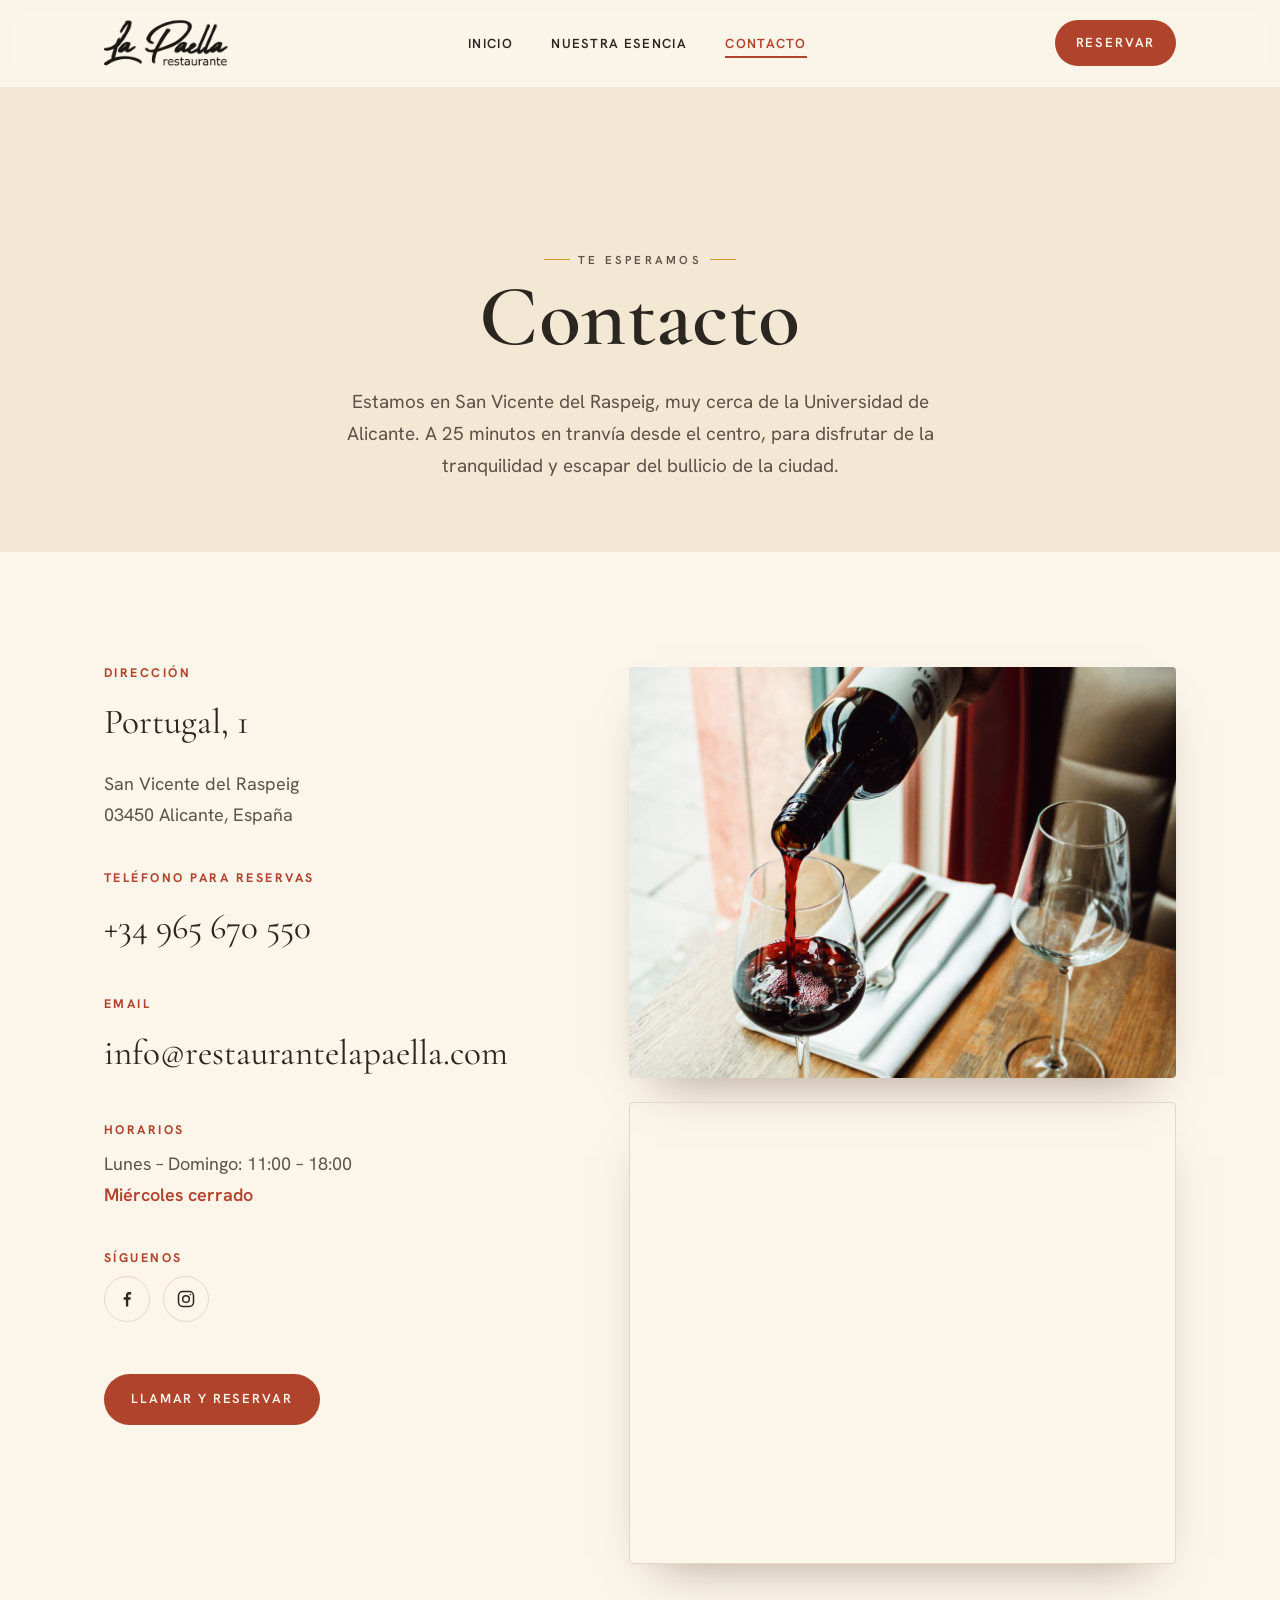
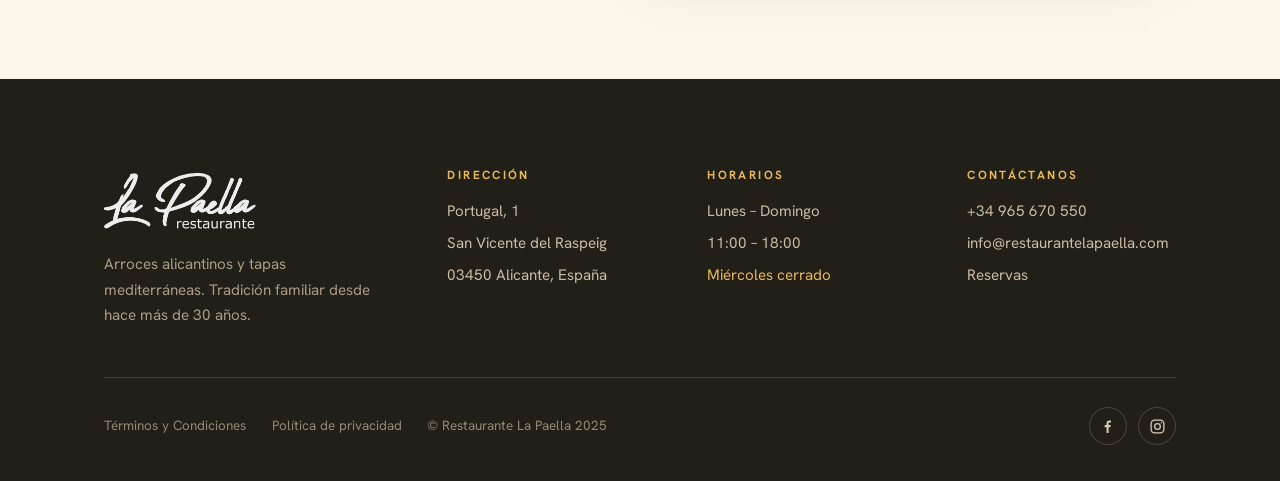
==== contacto.html @ 3f252e74 "Add files via upload" ====
<!DOCTYPE html>
<html lang="es">
<head>
<meta charset="UTF-8" />
<meta name="viewport" content="width=device-width, initial-scale=1" />
<title>Contacto | Restaurante La Paella</title>
<meta name="description" content="Encuéntranos en San Vicente del Raspeig, Alicante. Reservas en el +34 965 670 550 o info@restaurantelapaella.com." />
<link rel="preconnect" href="https://fonts.googleapis.com" />
<link rel="preconnect" href="https://fonts.gstatic.com" crossorigin />
<link href="https://fonts.googleapis.com/css2?family=Cormorant+Garamond:ital,wght@0,400;0,500;0,600;0,700;1,400;1,500;1,600&family=Hanken+Grotesk:wght@400;500;600;700&display=swap" rel="stylesheet" />
<link rel="stylesheet" href="styles.css" />
</head>
<body>

<!-- ============ HEADER ============ -->
<header class="site-header">
  <div class="wrap nav">
    <a class="brand" href="index.html" aria-label="Restaurante La Paella — inicio">
      <img src="img/logo.png" alt="Restaurante La Paella" />
    </a>
    <button class="nav-toggle" aria-label="Abrir menú" aria-expanded="false"><span></span><span></span><span></span></button>
    <ul class="nav-links">
      <li><a href="index.html">Inicio</a></li>
      <li><a href="nuestra-esencia.html">Nuestra esencia</a></li>
      <li><a href="contacto.html" class="active">Contacto</a></li>
    </ul>
    <div class="nav-cta"><a class="btn btn-primary" href="tel:+34965670550">Reservar</a></div>
  </div>
</header>

<main>

<!-- ============ PAGE HERO ============ -->
<section class="page-hero">
  <div class="wrap">
    <p class="eyebrow center">Te esperamos</p>
    <h1>Contacto</h1>
    <p class="lead">Estamos en San Vicente del Raspeig, muy cerca de la Universidad de Alicante. A 25 minutos en tranvía desde el centro, para disfrutar de la tranquilidad y escapar del bullicio de la ciudad.</p>
  </div>
</section>

<!-- ============ DATOS + IMAGEN ============ -->
<section class="section">
  <div class="wrap">
    <div class="contact-grid">
      <div class="reveal">
        <div class="contact-block">
          <h3>Dirección</h3>
          <p class="big">Portugal, 1</p>
          <p style="color:var(--ink-soft);">San Vicente del Raspeig<br/>03450 Alicante, España</p>
        </div>
        <div class="contact-block">
          <h3>Teléfono para reservas</h3>
          <p class="big"><a href="tel:+34965670550">+34 965 670 550</a></p>
        </div>
        <div class="contact-block">
          <h3>Email</h3>
          <p class="big"><a href="mailto:info@restaurantelapaella.com">info@restaurantelapaella.com</a></p>
        </div>
        <div class="contact-block">
          <h3>Horarios</h3>
          <p style="color:var(--ink-soft);">Lunes – Domingo: 11:00 – 18:00<br/><span style="color:var(--paprika); font-weight:600;">Miércoles cerrado</span></p>
        </div>
        <div class="contact-block">
          <h3>Síguenos</h3>
          <div class="socials">
            <a href="https://www.facebook.com/restaurantelapaellaalicante/" target="_blank" rel="noopener" aria-label="Facebook"><svg viewBox="0 0 24 24" fill="currentColor"><path d="M13.5 21v-8h2.6l.4-3h-3V8c0-.9.3-1.5 1.6-1.5H17V3.9C16.5 3.8 15.6 3.7 14.6 3.7c-2.3 0-3.9 1.4-3.9 4V10H8v3h2.7v8h2.8z"/></svg></a>
            <a href="https://www.instagram.com/lapaellaalicante/" target="_blank" rel="noopener" aria-label="Instagram"><svg viewBox="0 0 24 24" fill="none" stroke="currentColor" stroke-width="1.8"><rect x="3" y="3" width="18" height="18" rx="5"/><circle cx="12" cy="12" r="4"/><circle cx="17.3" cy="6.7" r="1" fill="currentColor" stroke="none"/></svg></a>
          </div>
        </div>
        <a class="btn btn-primary" href="tel:+34965670550" style="margin-top:.6rem;">Llamar y reservar</a>
      </div>
      <div class="reveal">
        <div class="single-media" style="margin-bottom:24px;">
          <img src="img/contacto.jpg" alt="Restaurante La Paella" style="aspect-ratio:4/3;" />
        </div>
        <div class="map-frame">
          <iframe
            title="Mapa de Restaurante La Paella"
            src="https://www.google.com/maps?q=Calle%20Portugal%201%2C%20San%20Vicente%20del%20Raspeig%2C%2003450%20Alicante&output=embed"
            loading="lazy"
            referrerpolicy="no-referrer-when-downgrade"></iframe>
        </div>
      </div>
    </div>
  </div>
</section>

</main>

<!-- ============ FOOTER ============ -->
<footer class="site-footer">
  <div class="wrap">
    <div class="footer-grid">
      <div class="footer-brand">
        <img src="img/logo.png" alt="Restaurante La Paella" />
        <p>Arroces alicantinos y tapas mediterráneas. Tradición familiar desde hace más de 30 años.</p>
      </div>
      <div class="footer-col">
        <h4>Dirección</h4>
        <p>Portugal, 1</p>
        <p>San Vicente del Raspeig</p>
        <p>03450 Alicante, España</p>
      </div>
      <div class="footer-col">
        <h4>Horarios</h4>
        <p>Lunes – Domingo</p>
        <p>11:00 – 18:00</p>
        <p style="color:var(--saffron-soft);">Miércoles cerrado</p>
      </div>
      <div class="footer-col">
        <h4>Contáctanos</h4>
        <p><a href="tel:+34965670550">+34 965 670 550</a></p>
        <p><a href="mailto:info@restaurantelapaella.com">info@restaurantelapaella.com</a></p>
        <p><a href="contacto.html">Reservas</a></p>
      </div>
    </div>
    <div class="footer-bottom">
      <div class="footer-legal">
        <a href="terminos.html">Términos y Condiciones</a>
        <a href="privacidad.html">Política de privacidad</a>
        <span>© Restaurante La Paella 2025</span>
      </div>
      <div class="footer-social">
        <a href="https://www.facebook.com/restaurantelapaellaalicante/" target="_blank" rel="noopener" aria-label="Facebook"><svg viewBox="0 0 24 24" fill="currentColor"><path d="M13.5 21v-8h2.6l.4-3h-3V8c0-.9.3-1.5 1.6-1.5H17V3.9C16.5 3.8 15.6 3.7 14.6 3.7c-2.3 0-3.9 1.4-3.9 4V10H8v3h2.7v8h2.8z"/></svg></a>
        <a href="https://www.instagram.com/lapaellaalicante/" target="_blank" rel="noopener" aria-label="Instagram"><svg viewBox="0 0 24 24" fill="none" stroke="currentColor" stroke-width="1.8"><rect x="3" y="3" width="18" height="18" rx="5"/><circle cx="12" cy="12" r="4"/><circle cx="17.3" cy="6.7" r="1" fill="currentColor" stroke="none"/></svg></a>
      </div>
    </div>
  </div>
</footer>

<script src="script.js"></script>
</body>
</html>
---- styles.css ----
/* =========================================================
   Restaurante La Paella — Diseño mediterráneo cálido
   ========================================================= */

:root {
  /* Paleta inspirada en la paella: azafrán, pimentón, oliva, arroz */
  --cream:       #FBF5EA;
  --cream-deep:  #F3E8D4;
  --card:        #FFFDF8;
  --ink:         #2B2620;
  --ink-soft:    #5C5247;
  --ink-faint:   #8A7F71;
  --paprika:     #B0432B;
  --paprika-dark:#8C3320;
  --saffron:     #D9941F;
  --saffron-soft:#E7B85C;
  --olive:       #6E7544;
  --line:        #E4D8C2;
  --line-soft:   #EFE6D5;

  --serif: "Cormorant Garamond", Georgia, "Times New Roman", serif;
  --sans:  "Hanken Grotesk", -apple-system, BlinkMacSystemFont, "Segoe UI", sans-serif;

  --maxw: 1200px;
  --gutter: clamp(20px, 5vw, 64px);
  --radius: 4px;
}

* { box-sizing: border-box; }

html { scroll-behavior: smooth; }

body {
  margin: 0;
  background: var(--cream);
  color: var(--ink);
  font-family: var(--sans);
  font-size: 18px;
  line-height: 1.7;
  -webkit-font-smoothing: antialiased;
  text-rendering: optimizeLegibility;
}

img { display: block; max-width: 100%; }

a { color: inherit; }

/* ---------- Tipografía ---------- */
h1, h2, h3, h4 {
  font-family: var(--serif);
  font-weight: 600;
  line-height: 1.08;
  margin: 0;
  letter-spacing: 0.005em;
}

.eyebrow {
  font-family: var(--sans);
  font-size: 0.72rem;
  font-weight: 600;
  letter-spacing: 0.28em;
  text-transform: uppercase;
  color: var(--paprika);
  margin: 0 0 1.1rem;
  display: inline-flex;
  align-items: center;
  gap: 0.7em;
}
.eyebrow::before {
  content: "";
  width: 26px;
  height: 1px;
  background: var(--saffron);
}
.eyebrow.center { justify-content: center; }
.eyebrow.center::after {
  content: "";
  width: 26px;
  height: 1px;
  background: var(--saffron);
}

p { margin: 0 0 1.1rem; }
p:last-child { margin-bottom: 0; }

.lead {
  font-size: 1.18rem;
  color: var(--ink-soft);
}

/* ---------- Layout helpers ---------- */
.wrap {
  width: 100%;
  max-width: var(--maxw);
  margin: 0 auto;
  padding-left: var(--gutter);
  padding-right: var(--gutter);
}
.section { padding: clamp(64px, 9vw, 130px) 0; }
.section.tight { padding: clamp(48px, 6vw, 84px) 0; }

.bg-cream-deep { background: var(--cream-deep); }
.bg-ink { background: #221E18; color: #F3E8D4; }

/* ---------- Botones ---------- */
.btn {
  display: inline-flex;
  align-items: center;
  gap: 0.6em;
  font-family: var(--sans);
  font-size: 0.82rem;
  font-weight: 600;
  letter-spacing: 0.14em;
  text-transform: uppercase;
  text-decoration: none;
  padding: 1.05em 2em;
  border-radius: 999px;
  border: 1.5px solid transparent;
  cursor: pointer;
  transition: transform .25s ease, background .25s ease, color .25s ease, border-color .25s ease;
}
.btn-primary {
  background: var(--paprika);
  color: #FFF6EC;
}
.btn-primary:hover { background: var(--paprika-dark); transform: translateY(-2px); }

.btn-ghost {
  border-color: currentColor;
  color: var(--ink);
}
.btn-ghost:hover { background: var(--ink); color: var(--cream); border-color: var(--ink); transform: translateY(-2px); }

.btn-ghost.light { color: #F3E8D4; }
.btn-ghost.light:hover { background: #F3E8D4; color: var(--ink); border-color: #F3E8D4; }

.textlink {
  font-family: var(--sans);
  font-size: 0.8rem;
  font-weight: 600;
  letter-spacing: 0.16em;
  text-transform: uppercase;
  text-decoration: none;
  color: var(--paprika);
  display: inline-flex;
  align-items: center;
  gap: 0.55em;
  transition: gap .25s ease;
}
.textlink:hover { gap: 0.95em; }
.textlink::after { content: "→"; font-size: 1.05em; }

/* ---------- Header ---------- */
.site-header {
  position: sticky;
  top: 0;
  z-index: 50;
  background: rgba(251, 245, 234, 0.82);
  backdrop-filter: blur(10px);
  border-bottom: 1px solid transparent;
  transition: border-color .3s ease, background .3s ease;
}
.site-header.scrolled { border-bottom-color: var(--line); }
.nav {
  display: flex;
  align-items: center;
  justify-content: space-between;
  gap: 2rem;
  height: 86px;
}
.brand img { height: 52px; width: auto; }
.nav-links {
  display: flex;
  align-items: center;
  gap: clamp(1.4rem, 3vw, 2.8rem);
  list-style: none;
  margin: 0;
  padding: 0;
}
.nav-links a {
  font-size: 0.82rem;
  font-weight: 600;
  letter-spacing: 0.1em;
  text-transform: uppercase;
  text-decoration: none;
  color: var(--ink);
  position: relative;
  padding: 0.4em 0;
  transition: color .2s ease;
}
.nav-links a::after {
  content: "";
  position: absolute;
  left: 0; bottom: 0;
  width: 0; height: 1.5px;
  background: var(--paprika);
  transition: width .28s ease;
}
.nav-links a:hover { color: var(--paprika); }
.nav-links a:hover::after,
.nav-links a.active::after { width: 100%; }
.nav-links a.active { color: var(--paprika); }

.nav-cta { margin-left: 0.5rem; }
.nav-cta .btn { padding: 0.8em 1.5em; }

.nav-toggle {
  display: none;
  background: none;
  border: none;
  cursor: pointer;
  padding: 8px;
  flex-direction: column;
  gap: 5px;
}
.nav-toggle span {
  width: 26px; height: 2px;
  background: var(--ink);
  transition: transform .3s ease, opacity .3s ease;
}

/* ---------- Hero ---------- */
.hero {
  position: relative;
  min-height: clamp(560px, 86vh, 820px);
  display: flex;
  align-items: center;
  color: #FCF4E6;
  overflow: hidden;
}
.hero-bg {
  position: absolute;
  inset: 0;
  object-fit: cover;
  width: 100%;
  height: 100%;
  z-index: 0;
}
.hero::after {
  content: "";
  position: absolute;
  inset: 0;
  background:
    linear-gradient(90deg, rgba(30,22,14,.66) 0%, rgba(30,22,14,.30) 55%, rgba(30,22,14,.12) 100%),
    linear-gradient(180deg, rgba(34,28,20,.30) 0%, rgba(34,28,20,.22) 35%, rgba(50,24,12,.62) 100%);
  z-index: 1;
}
.hero .wrap { position: relative; z-index: 2; }
.hero-inner { max-width: 760px; padding: 60px 0; }
.hero .eyebrow { color: var(--saffron-soft); }
.hero .eyebrow::before { background: var(--saffron-soft); }
.hero h1 {
  font-size: clamp(3rem, 8vw, 6rem);
  font-weight: 600;
  line-height: 1.02;
  letter-spacing: -0.01em;
}
.hero h1 em {
  font-style: italic;
  color: var(--saffron-soft);
}
.hero p.lead {
  color: #F0E6D6;
  max-width: 560px;
  margin-top: 1.6rem;
  font-size: 1.22rem;
}
.hero-actions {
  display: flex;
  flex-wrap: wrap;
  gap: 1rem;
  margin-top: 2.4rem;
}

/* ---------- Reviews strip ---------- */
.reviews { background: var(--cream-deep); }
.reviews-grid {
  display: grid;
  grid-template-columns: repeat(3, 1fr);
  gap: clamp(20px, 3vw, 40px);
}
.review {
  background: var(--card);
  border: 1px solid var(--line);
  border-radius: var(--radius);
  padding: 2.4rem 2rem;
  display: flex;
  flex-direction: column;
  gap: 1rem;
}
.stars { color: var(--saffron); letter-spacing: 0.15em; font-size: 1rem; }
.review blockquote {
  margin: 0;
  font-family: var(--serif);
  font-size: 1.3rem;
  line-height: 1.4;
  color: var(--ink);
}
.review .who {
  margin-top: auto;
  font-size: 0.82rem;
  letter-spacing: 0.04em;
  color: var(--ink-soft);
}
.review .who strong { color: var(--ink); display: block; font-size: 0.95rem; letter-spacing: 0; }
.review a {
  font-size: 0.72rem;
  font-weight: 600;
  letter-spacing: 0.16em;
  text-transform: uppercase;
  text-decoration: none;
  color: var(--paprika);
}
.review a:hover { text-decoration: underline; }

/* ---------- Split feature ---------- */
.split {
  display: grid;
  grid-template-columns: 1fr 1fr;
  gap: clamp(36px, 6vw, 96px);
  align-items: center;
}
.split.reverse .split-media { order: 2; }
.split-body h2 {
  font-size: clamp(2.2rem, 4.4vw, 3.4rem);
  margin-bottom: 1.4rem;
}
.split-body .btn, .split-body .textlink { margin-top: 1.8rem; }

.media-stack { position: relative; }
.media-stack img {
  width: 100%;
  border-radius: var(--radius);
  object-fit: cover;
  box-shadow: 0 24px 50px -28px rgba(70, 40, 20, .5);
}
.media-stack .img-main { aspect-ratio: 4 / 5; }
.media-stack .img-float {
  position: absolute;
  width: 46%;
  aspect-ratio: 3 / 4;
  bottom: -34px;
  right: -26px;
  border: 6px solid var(--cream);
}
.split.reverse .media-stack .img-float { right: auto; left: -26px; }

.single-media img {
  width: 100%;
  border-radius: var(--radius);
  object-fit: cover;
  aspect-ratio: 5 / 6;
  box-shadow: 0 24px 50px -28px rgba(70, 40, 20, .5);
}

/* ---------- Section heading ---------- */
.section-head {
  max-width: 720px;
  margin: 0 auto clamp(40px, 6vw, 72px);
  text-align: center;
}
.section-head h2 { font-size: clamp(2.3rem, 5vw, 3.8rem); }
.section-head p { margin-top: 1.2rem; }

/* ---------- Menu categories ---------- */
.menu-list {
  display: grid;
  gap: 0;
  border-top: 1px solid var(--line);
}
.menu-row {
  display: grid;
  grid-template-columns: minmax(180px, 0.5fr) 1.5fr auto;
  gap: clamp(20px, 4vw, 56px);
  align-items: baseline;
  padding: clamp(28px, 4vw, 46px) 0;
  border-bottom: 1px solid var(--line);
  transition: background .3s ease;
}
.menu-row:hover { background: rgba(217, 148, 31, 0.06); }
.menu-row .cat {
  font-family: var(--serif);
  font-style: italic;
  font-size: 1.5rem;
  color: var(--paprika);
}
.menu-row h3 {
  font-size: clamp(1.5rem, 2.6vw, 2.1rem);
  margin-bottom: 0.6rem;
}
.menu-row p { color: var(--ink-soft); margin: 0; }
.menu-row .num {
  font-family: var(--serif);
  font-size: 1.4rem;
  color: var(--ink-faint);
}

/* ---------- Hours band ---------- */
.band {
  background: #221E18;
  color: #F3E8D4;
  border-radius: var(--radius);
  padding: clamp(40px, 6vw, 72px);
  display: grid;
  grid-template-columns: 1.2fr 1fr;
  gap: clamp(32px, 6vw, 72px);
  align-items: center;
}
.band h2 { font-size: clamp(2rem, 4vw, 3rem); color: #FCF4E6; }
.band .eyebrow { color: var(--saffron-soft); }
.band .eyebrow::before { background: var(--saffron-soft); }
.hours-table { display: grid; gap: 0.7rem; }
.hours-row {
  display: flex;
  justify-content: space-between;
  gap: 1rem;
  padding-bottom: 0.7rem;
  border-bottom: 1px solid rgba(243,232,212,.16);
  font-size: 1rem;
}
.hours-row span:last-child { color: var(--saffron-soft); font-weight: 600; }
.hours-row.closed span:last-child { color: var(--paprika); }

/* ---------- Page hero (interior) ---------- */
.page-hero {
  padding: clamp(72px, 11vw, 150px) 0 clamp(40px, 6vw, 70px);
  text-align: center;
  background: var(--cream-deep);
}
.page-hero h1 { font-size: clamp(3rem, 7vw, 5.4rem); }
.page-hero p { margin: 1.4rem auto 0; max-width: 620px; color: var(--ink-soft); }

/* ---------- Contact ---------- */
.contact-grid {
  display: grid;
  grid-template-columns: 0.9fr 1.1fr;
  gap: clamp(40px, 6vw, 80px);
  align-items: start;
}
.contact-block { margin-bottom: 2.6rem; }
.contact-block:last-child { margin-bottom: 0; }
.contact-block h3 {
  font-size: 0.78rem;
  font-family: var(--sans);
  font-weight: 700;
  letter-spacing: 0.2em;
  text-transform: uppercase;
  color: var(--paprika);
  margin-bottom: 0.7rem;
}
.contact-block a { color: var(--ink); text-decoration: none; }
.contact-block a:hover { color: var(--paprika); }
.contact-block .big {
  font-family: var(--serif);
  font-size: clamp(1.6rem, 3vw, 2.2rem);
}
.socials { display: flex; gap: 0.8rem; }
.socials a {
  width: 46px; height: 46px;
  border: 1px solid var(--line);
  border-radius: 50%;
  display: grid;
  place-items: center;
  color: var(--ink);
  transition: background .25s ease, color .25s ease, border-color .25s ease;
}
.socials a:hover { background: var(--paprika); color: #fff; border-color: var(--paprika); }
.socials svg { width: 20px; height: 20px; }

.map-frame {
  border-radius: var(--radius);
  overflow: hidden;
  border: 1px solid var(--line);
  box-shadow: 0 24px 50px -30px rgba(70, 40, 20, .5);
}
.map-frame iframe { display: block; width: 100%; height: 100%; min-height: 460px; border: 0; }

/* ---------- Legal / prose ---------- */
.prose { max-width: 760px; margin: 0 auto; }
.prose h2 { font-size: clamp(1.7rem, 3vw, 2.3rem); margin: 2.6rem 0 0.9rem; }
.prose h2:first-child { margin-top: 0; }
.prose p, .prose li { color: var(--ink-soft); }
.prose ul { padding-left: 1.2rem; }
.prose li { margin-bottom: 0.5rem; }
.prose .note {
  background: var(--cream-deep);
  border-left: 3px solid var(--saffron);
  padding: 1.2rem 1.4rem;
  border-radius: var(--radius);
  font-size: 0.95rem;
  color: var(--ink-soft);
  margin-bottom: 2rem;
}

/* ---------- Footer ---------- */
.site-footer {
  background: #221E18;
  color: #D9CDB8;
  padding: clamp(56px, 7vw, 90px) 0 36px;
  font-size: 0.95rem;
}
.footer-grid {
  display: grid;
  grid-template-columns: 1.4fr 1fr 1fr 1fr;
  gap: clamp(28px, 4vw, 56px);
  padding-bottom: 3rem;
  border-bottom: 1px solid rgba(243,232,212,.14);
}
.footer-brand img { height: 64px; width: auto; margin-bottom: 1.2rem; filter: brightness(0) invert(1); opacity: .92; }
.footer-brand p { color: #A99D88; max-width: 280px; font-size: 0.95rem; }
.footer-col h4 {
  font-family: var(--sans);
  font-size: 0.74rem;
  font-weight: 700;
  letter-spacing: 0.2em;
  text-transform: uppercase;
  color: var(--saffron-soft);
  margin-bottom: 1.1rem;
}
.footer-col p { margin-bottom: 0.4rem; color: #C9BCA6; }
.footer-col a { color: #C9BCA6; text-decoration: none; }
.footer-col a:hover { color: #FCF4E6; }
.footer-bottom {
  display: flex;
  flex-wrap: wrap;
  align-items: center;
  justify-content: space-between;
  gap: 1.2rem;
  padding-top: 1.8rem;
  font-size: 0.84rem;
  color: #948975;
}
.footer-legal { display: flex; gap: 1.6rem; flex-wrap: wrap; }
.footer-legal a { color: #948975; text-decoration: none; }
.footer-legal a:hover { color: #FCF4E6; }
.footer-social { display: flex; gap: 0.7rem; }
.footer-social a {
  width: 38px; height: 38px;
  border: 1px solid rgba(243,232,212,.2);
  border-radius: 50%;
  display: grid; place-items: center;
  color: #D9CDB8;
  transition: background .25s ease, color .25s ease, border-color .25s ease;
}
.footer-social a:hover { background: var(--saffron); color: #221E18; border-color: var(--saffron); }
.footer-social svg { width: 17px; height: 17px; }

/* ---------- Reveal animation ---------- */
@media (prefers-reduced-motion: no-preference) {
  .reveal {
    opacity: 0;
    transform: translateY(26px);
    transition: opacity .8s ease, transform .8s cubic-bezier(.16,.84,.44,1);
  }
  .reveal.in { opacity: 1; transform: none; }
}

/* ---------- Responsive ---------- */
@media (max-width: 900px) {
  body { font-size: 17px; }
  .split, .contact-grid, .band { grid-template-columns: 1fr; }
  .split.reverse .split-media { order: 0; }
  .reviews-grid { grid-template-columns: 1fr; }
  .footer-grid { grid-template-columns: 1fr 1fr; }
  .menu-row { grid-template-columns: 1fr; gap: 0.5rem; }
  .menu-row .num { display: none; }
  .media-stack .img-float { position: static; width: 60%; margin: -50px 0 0 auto; }
  .band { text-align: left; }

  .nav-toggle { display: flex; }
  .nav-cta { display: none; }
  .nav-links {
    position: fixed;
    inset: 86px 0 auto 0;
    flex-direction: column;
    align-items: flex-start;
    gap: 0;
    background: var(--cream);
    border-bottom: 1px solid var(--line);
    padding: 0 var(--gutter);
    max-height: 0;
    overflow: hidden;
    transition: max-height .35s ease, padding .35s ease;
  }
  .nav-links.open { max-height: 360px; padding: 1rem var(--gutter) 1.6rem; }
  .nav-links li { width: 100%; }
  .nav-links a { display: block; width: 100%; padding: 0.9rem 0; border-bottom: 1px solid var(--line-soft); font-size: 0.95rem; }
  .nav-toggle.open span:nth-child(1) { transform: translateY(7px) rotate(45deg); }
  .nav-toggle.open span:nth-child(2) { opacity: 0; }
  .nav-toggle.open span:nth-child(3) { transform: translateY(-7px) rotate(-45deg); }
}

@media (max-width: 560px) {
  .footer-grid { grid-template-columns: 1fr; }
  .hero-actions .btn { width: 100%; justify-content: center; }
}
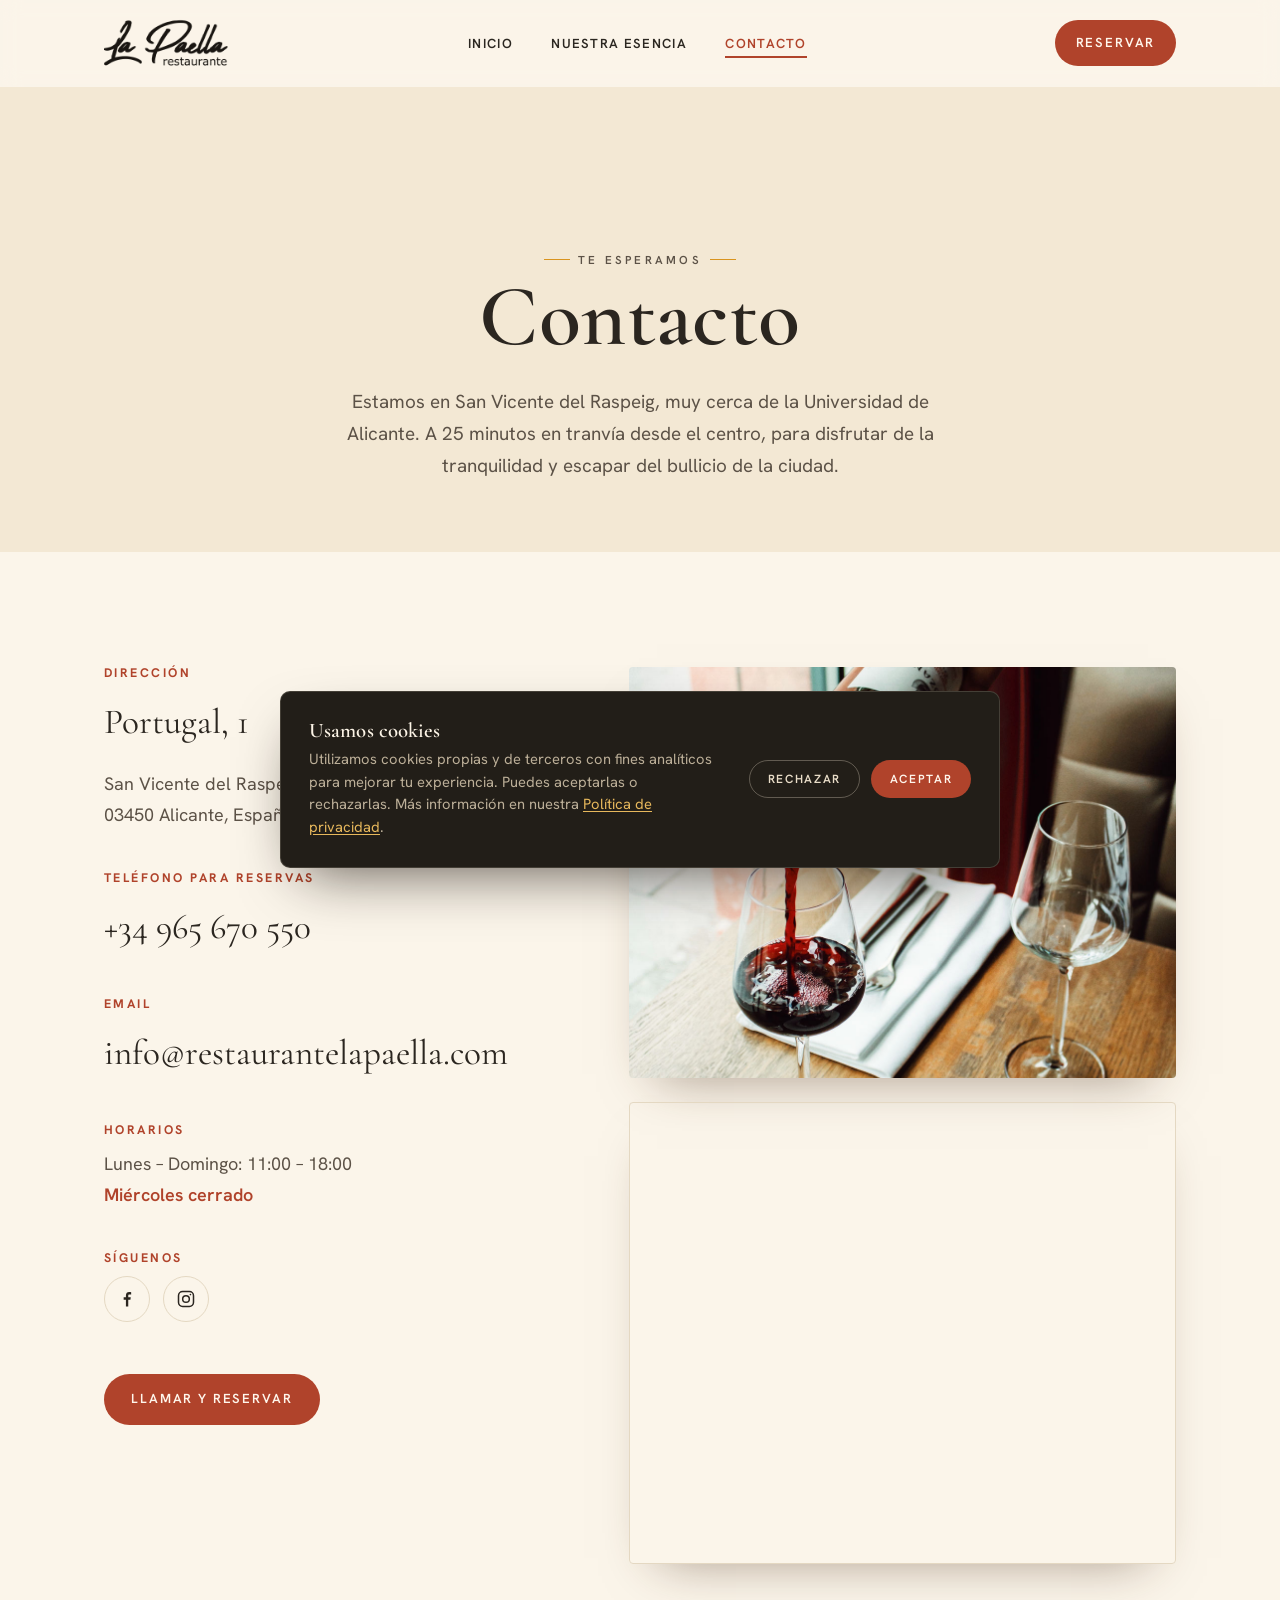
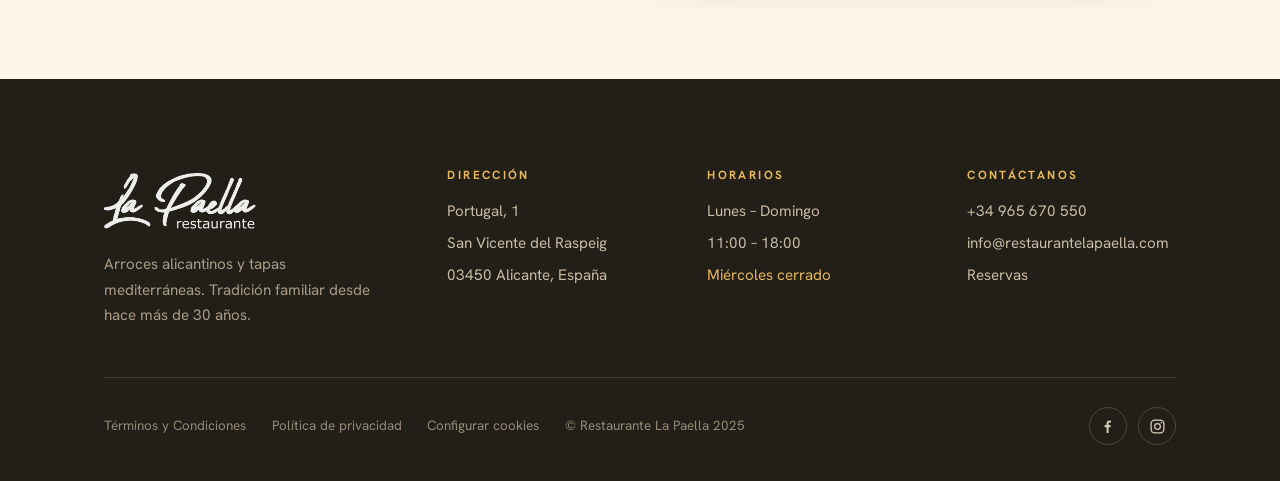
==== commit 5d424e7e: "Add files via upload" ====
--- a/contacto.html
+++ b/contacto.html
@@ -119,6 +119,7 @@
       <div class="footer-legal">
         <a href="terminos.html">Términos y Condiciones</a>
         <a href="privacidad.html">Política de privacidad</a>
+        <a href="#" id="cookie-settings">Configurar cookies</a>
         <span>© Restaurante La Paella 2025</span>
       </div>
       <div class="footer-social">
@@ -130,5 +131,6 @@
 </footer>
 
 <script src="script.js"></script>
+<script src="cookies.js"></script>
 </body>
 </html>
--- a/styles.css
+++ b/styles.css
@@ -594,3 +594,62 @@
   .footer-grid { grid-template-columns: 1fr; }
   .hero-actions .btn { width: 100%; justify-content: center; }
 }
+
+/* ---------- Banner de cookies ---------- */
+.cookie-banner {
+  position: fixed;
+  left: 50%;
+  bottom: clamp(16px, 4vw, 32px);
+  transform: translate(-50%, 24px);
+  z-index: 120;
+  width: min(720px, calc(100% - 32px));
+  background: #221E18;
+  color: #E9DDC8;
+  border: 1px solid rgba(243,232,212,.16);
+  border-radius: 10px;
+  box-shadow: 0 24px 60px -22px rgba(20, 12, 6, .7);
+  padding: clamp(20px, 3vw, 28px);
+  display: grid;
+  grid-template-columns: 1fr auto;
+  align-items: center;
+  gap: clamp(16px, 3vw, 32px);
+  opacity: 0;
+  visibility: hidden;
+  transition: opacity .45s ease, transform .45s cubic-bezier(.16,.84,.44,1), visibility .45s;
+}
+.cookie-banner.show { opacity: 1; visibility: visible; transform: translate(-50%, 0); }
+.cookie-banner h4 {
+  font-family: var(--serif);
+  font-size: 1.3rem;
+  color: #FCF4E6;
+  margin-bottom: 0.35rem;
+}
+.cookie-banner p {
+  margin: 0;
+  font-size: 0.92rem;
+  line-height: 1.55;
+  color: #BCAF98;
+}
+.cookie-banner a { color: var(--saffron-soft); text-decoration: underline; text-underline-offset: 2px; }
+.cookie-actions {
+  display: flex;
+  gap: 0.7rem;
+  flex-shrink: 0;
+}
+.cookie-actions .btn {
+  padding: 0.85em 1.5em;
+  font-size: 0.74rem;
+  white-space: nowrap;
+}
+.btn-cookie-reject {
+  background: transparent;
+  color: #E9DDC8;
+  border: 1.5px solid rgba(243,232,212,.3);
+}
+.btn-cookie-reject:hover { background: rgba(243,232,212,.1); border-color: rgba(243,232,212,.5); transform: translateY(-2px); }
+
+@media (max-width: 640px) {
+  .cookie-banner { grid-template-columns: 1fr; gap: 16px; }
+  .cookie-actions { width: 100%; }
+  .cookie-actions .btn { flex: 1; justify-content: center; }
+}
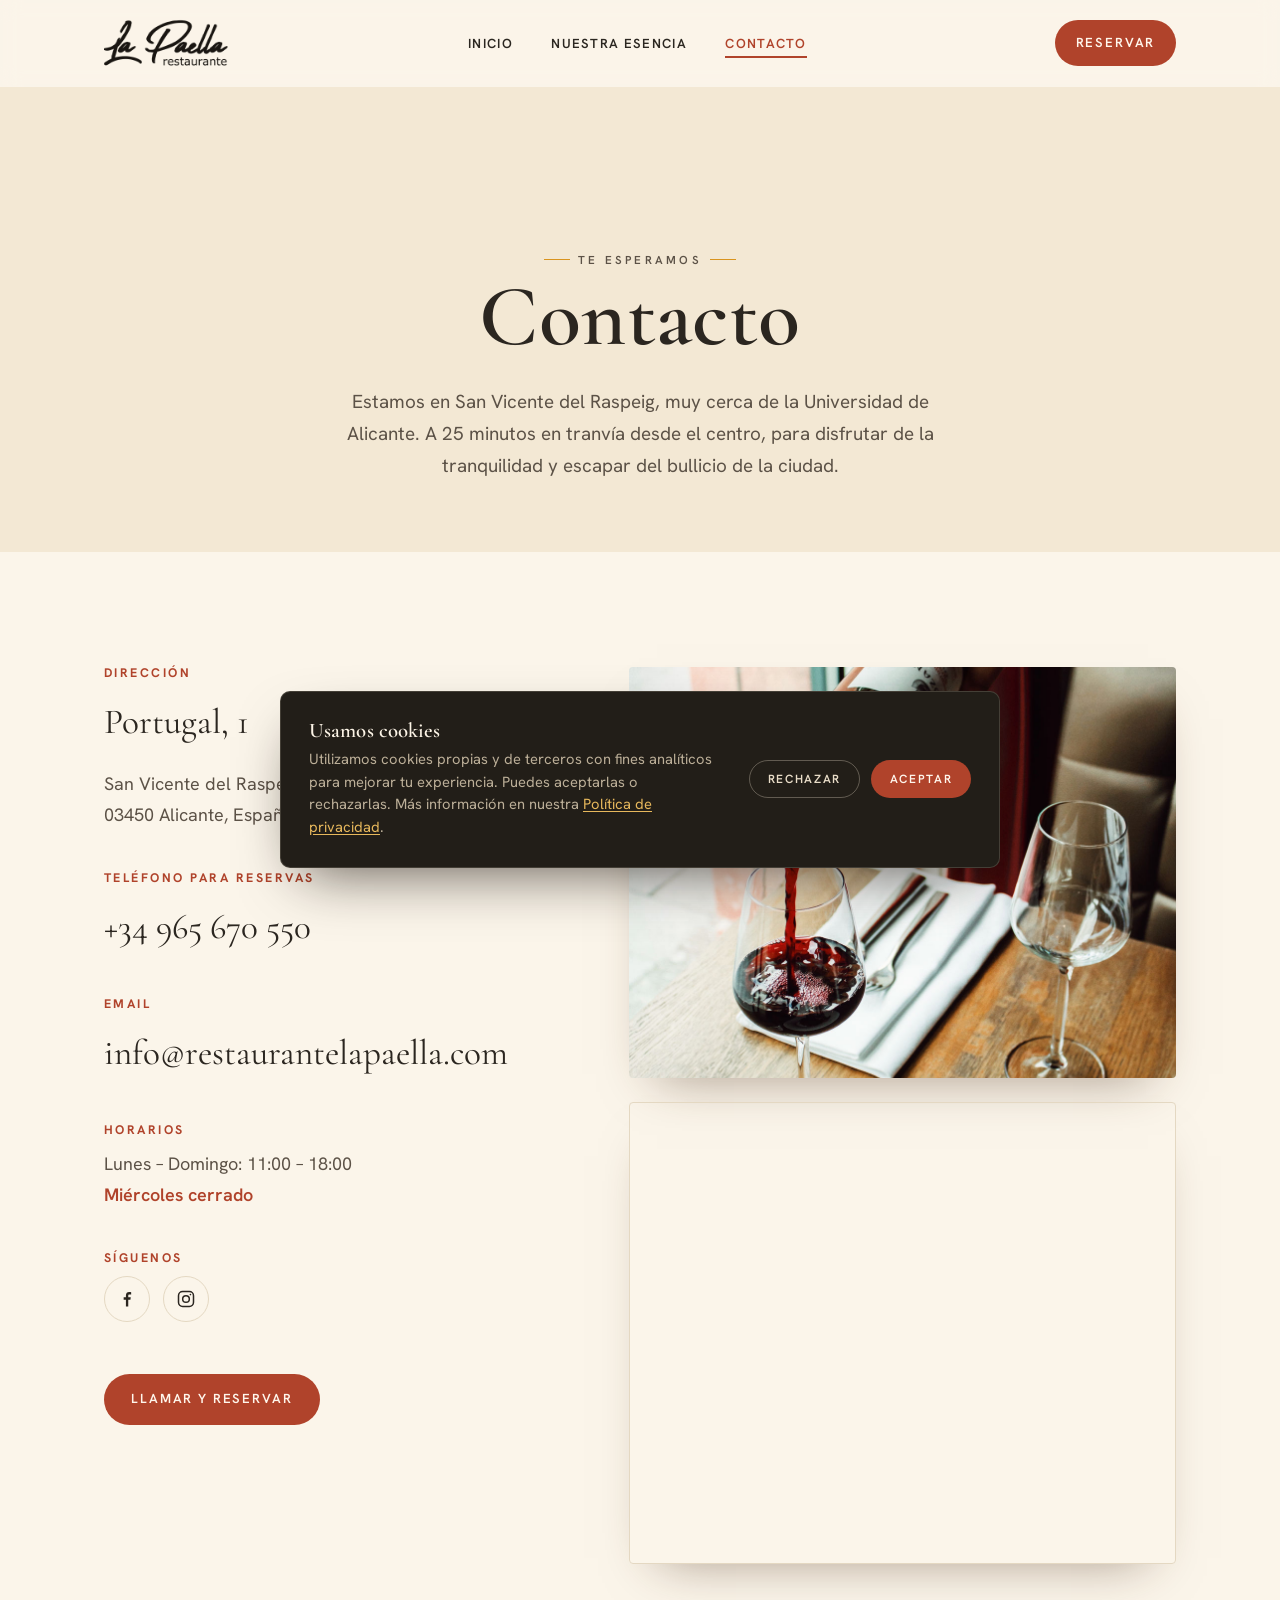
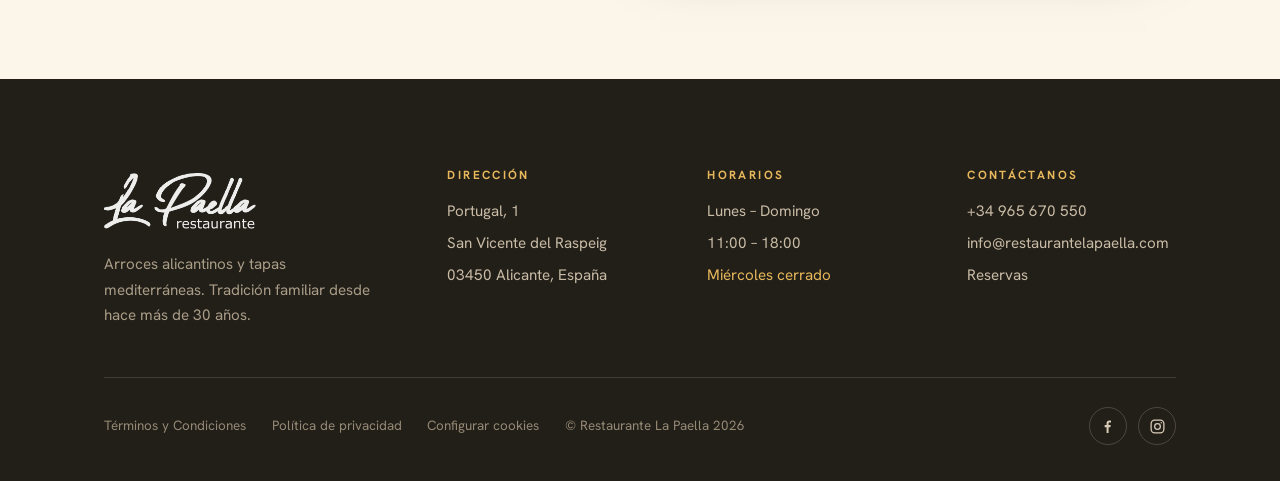
==== commit 4cef972f: "Add files via upload" ====
--- a/contacto.html
+++ b/contacto.html
@@ -3,8 +3,32 @@
 <head>
 <meta charset="UTF-8" />
 <meta name="viewport" content="width=device-width, initial-scale=1" />
-<title>Contacto | Restaurante La Paella</title>
-<meta name="description" content="Encuéntranos en San Vicente del Raspeig, Alicante. Reservas en el +34 965 670 550 o info@restaurantelapaella.com." />
+<title>Contacto y reservas | Restaurante La Paella (San Vicente del Raspeig, Alicante)</title>
+<meta name="description" content="Reserva mesa en Restaurante La Paella, Calle Portugal 1, San Vicente del Raspeig (Alicante). Teléfono +34 965 670 550. Horario de 11:00 a 18:00, miércoles cerrado. Cómo llegar y mapa." />
+<meta name="keywords" content="restaurante La Paella, paella Alicante, arroces alicantinos, restaurante San Vicente del Raspeig, arroz del senyoret, paella valenciana Alicante, tapas mediterráneas, restaurante arroces Alicante, comer paella Alicante, restaurante familiar Alicante, mejor arroz Alicante, dónde comer paella en Alicante, restaurante tradicional Alicante, arroz a banda, paella de marisco Alicante" />
+<meta name="author" content="Restaurante La Paella" />
+<meta name="robots" content="index, follow, max-image-preview:large" />
+<meta name="theme-color" content="#221E18" />
+<meta name="geo.region" content="ES-A" />
+<meta name="geo.placename" content="San Vicente del Raspeig, Alicante" />
+<meta name="geo.position" content="38.3964;-0.5253" />
+<meta name="ICBM" content="38.3964, -0.5253" />
+<link rel="canonical" href="https://www.restaurantelapaella.com/contacto.html" />
+
+<!-- Open Graph -->
+<meta property="og:type" content="restaurant" />
+<meta property="og:site_name" content="Restaurante La Paella" />
+<meta property="og:locale" content="es_ES" />
+<meta property="og:title" content="Contacto y reservas | Restaurante La Paella (San Vicente del Raspeig, Alicante)" />
+<meta property="og:description" content="Reserva mesa en Restaurante La Paella, Calle Portugal 1, San Vicente del Raspeig (Alicante). Teléfono +34 965 670 550. Horario de 11:00 a 18:00, miércoles cerrado. Cómo llegar y mapa." />
+<meta property="og:url" content="https://www.restaurantelapaella.com/contacto.html" />
+<meta property="og:image" content="https://www.restaurantelapaella.com/img/hero.jpg" />
+
+<!-- Twitter -->
+<meta name="twitter:card" content="summary_large_image" />
+<meta name="twitter:title" content="Contacto y reservas | Restaurante La Paella (San Vicente del Raspeig, Alicante)" />
+<meta name="twitter:description" content="Reserva mesa en Restaurante La Paella, Calle Portugal 1, San Vicente del Raspeig (Alicante). Teléfono +34 965 670 550. Horario de 11:00 a 18:00, miércoles cerrado. Cómo llegar y mapa." />
+<meta name="twitter:image" content="https://www.restaurantelapaella.com/img/hero.jpg" />
 <link rel="preconnect" href="https://fonts.googleapis.com" />
 <link rel="preconnect" href="https://fonts.gstatic.com" crossorigin />
 <link href="https://fonts.googleapis.com/css2?family=Cormorant+Garamond:ital,wght@0,400;0,500;0,600;0,700;1,400;1,500;1,600&family=Hanken+Grotesk:wght@400;500;600;700&display=swap" rel="stylesheet" />
@@ -120,7 +144,7 @@
         <a href="terminos.html">Términos y Condiciones</a>
         <a href="privacidad.html">Política de privacidad</a>
         <a href="#" id="cookie-settings">Configurar cookies</a>
-        <span>© Restaurante La Paella 2025</span>
+        <span>© Restaurante La Paella 2026</span>
       </div>
       <div class="footer-social">
         <a href="https://www.facebook.com/restaurantelapaellaalicante/" target="_blank" rel="noopener" aria-label="Facebook"><svg viewBox="0 0 24 24" fill="currentColor"><path d="M13.5 21v-8h2.6l.4-3h-3V8c0-.9.3-1.5 1.6-1.5H17V3.9C16.5 3.8 15.6 3.7 14.6 3.7c-2.3 0-3.9 1.4-3.9 4V10H8v3h2.7v8h2.8z"/></svg></a>
--- a/styles.css
+++ b/styles.css
@@ -274,6 +274,16 @@
 
 /* ---------- Reviews strip ---------- */
 .reviews { background: var(--cream-deep); }
+.reviews-head { text-align: center; max-width: 680px; margin: 0 auto clamp(36px, 5vw, 56px); }
+.reviews-head .eyebrow { justify-content: center; }
+.reviews-head .eyebrow::after {
+  content: "";
+  width: 26px;
+  height: 1px;
+  background: var(--saffron);
+}
+.reviews-title { font-size: clamp(2rem, 4vw, 3rem); }
+.reviews-cta { text-align: center; margin-top: clamp(32px, 4vw, 48px); }
 .reviews-grid {
   display: grid;
   grid-template-columns: repeat(3, 1fr);
